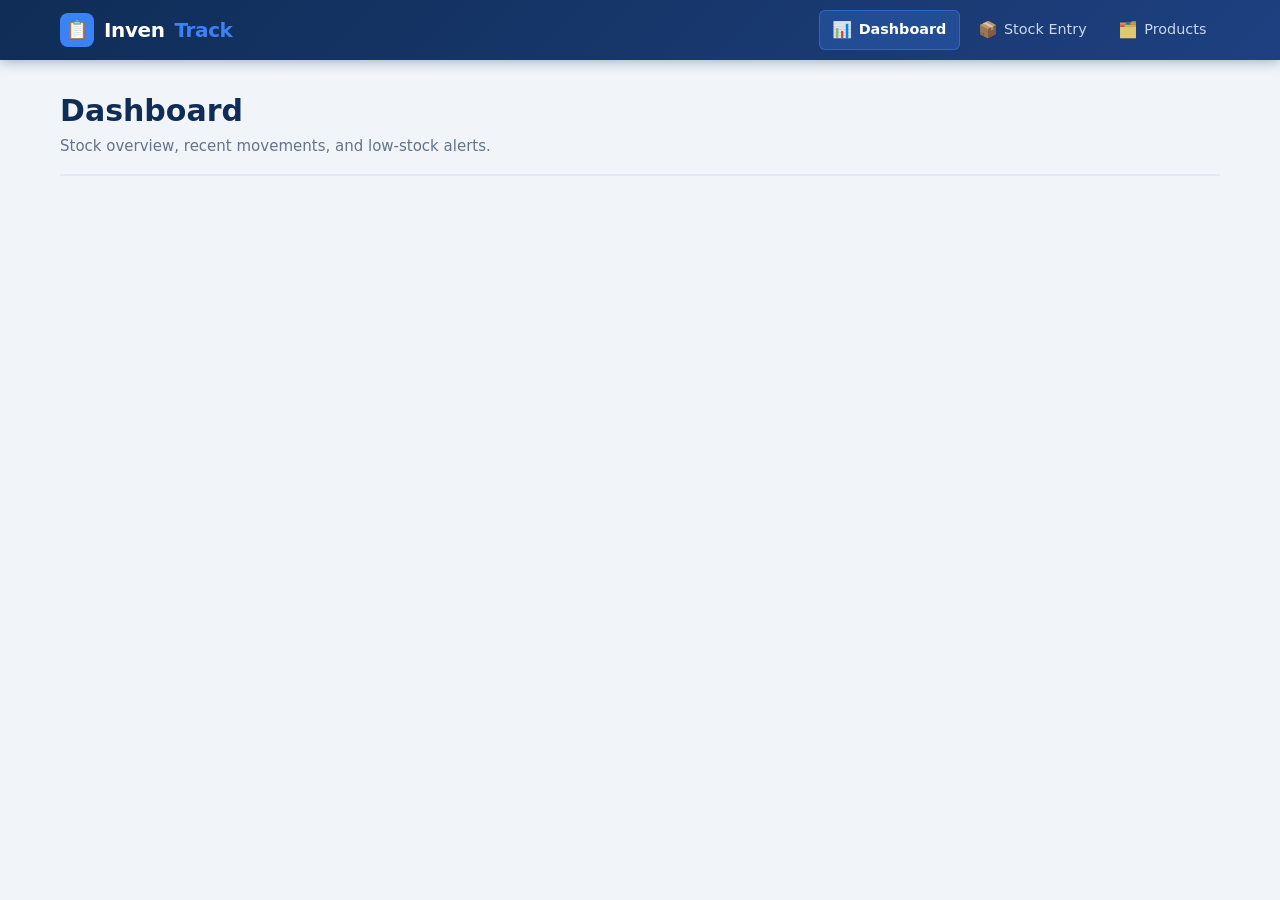
==== dashboard.html @ cc41bb56 "Add shared frontend skeleton: nav, styles, data layer, page shells" ====
<!DOCTYPE html>
<html lang="en">
<head>
  <meta charset="UTF-8" />
  <meta name="viewport" content="width=device-width, initial-scale=1.0" />
  <meta name="description"
        content="InvenTrack Dashboard — Overview of stock levels, recent movements, and low-stock alerts." />
  <title>Dashboard — InvenTrack</title>
  <link rel="stylesheet" href="shared/style.css" />
</head>
<body>

  <!-- Nav bar injected by shared/nav.js -->
  <script src="shared/nav.js" defer></script>

  <main class="page-wrapper" id="main-content">
    <header class="page-header">
      <h1>Dashboard</h1>
      <p>Stock overview, recent movements, and low-stock alerts.</p>
    </header>

    <!-- Module root — dashboard widgets injected here by dashboard module -->
    <div id="module-root"></div>
  </main>

  <!-- Shared data layer (available globally as window.InvenTrack) -->
  <script src="shared/data.js"></script>

</body>
</html>
---- shared/style.css ----
/* ============================================================
   InvenTrack — Global Stylesheet
   Palette: Navy (#0f2d56) · Slate (#2d4a6e) · Accent (#3b82f6)
            Neutral-50 (#f8fafc) · Neutral-100 (#f1f5f9)
            Neutral-700 (#334155) · White (#ffffff)
   ============================================================ */

/* ---------- Reset & Base ---------- */
*, *::before, *::after {
  box-sizing: border-box;
  margin: 0;
  padding: 0;
}

html {
  font-size: 16px;
  scroll-behavior: smooth;
}

body {
  font-family: 'Inter', 'Segoe UI', system-ui, sans-serif;
  background-color: #f1f5f9;
  color: #1e293b;
  line-height: 1.6;
  min-height: 100vh;
}

a {
  color: inherit;
  text-decoration: none;
}

img {
  display: block;
  max-width: 100%;
}

/* ---------- Typography ---------- */
h1, h2, h3, h4, h5, h6 {
  font-weight: 700;
  line-height: 1.25;
  color: #0f2d56;
}

h1 { font-size: 1.875rem; }
h2 { font-size: 1.5rem; }
h3 { font-size: 1.25rem; }
h4 { font-size: 1.125rem; }

p { color: #475569; }

/* ---------- Layout ---------- */
.container {
  width: 100%;
  max-width: 1200px;
  margin: 0 auto;
  padding: 0 1.25rem;
}

.page-wrapper {
  padding: 2rem 1.25rem 3rem;
  max-width: 1200px;
  margin: 0 auto;
}

.page-header {
  margin-bottom: 2rem;
  padding-bottom: 1rem;
  border-bottom: 2px solid #e2e8f0;
}

.page-header h1 {
  margin-bottom: 0.25rem;
}

.page-header p {
  font-size: 0.9375rem;
  color: #64748b;
}

/* ---------- Top Navigation Bar ---------- */
#inventrack-nav {
  background: linear-gradient(135deg, #0f2d56 0%, #1e4080 100%);
  box-shadow: 0 2px 12px rgba(15, 45, 86, 0.35);
  position: sticky;
  top: 0;
  z-index: 1000;
}

#inventrack-nav .nav-inner {
  display: flex;
  align-items: center;
  justify-content: space-between;
  max-width: 1200px;
  margin: 0 auto;
  padding: 0 1.25rem;
  height: 60px;
}

#inventrack-nav .nav-brand {
  display: flex;
  align-items: center;
  gap: 0.625rem;
  color: #ffffff;
  font-size: 1.25rem;
  font-weight: 800;
  letter-spacing: -0.02em;
  text-decoration: none;
}

#inventrack-nav .nav-brand .brand-icon {
  display: flex;
  align-items: center;
  justify-content: center;
  width: 34px;
  height: 34px;
  background: #3b82f6;
  border-radius: 8px;
  font-size: 1.125rem;
}

#inventrack-nav .nav-brand .brand-dot {
  color: #3b82f6;
}

#inventrack-nav .nav-links {
  display: flex;
  align-items: center;
  gap: 0.25rem;
  list-style: none;
}

#inventrack-nav .nav-links li a {
  display: flex;
  align-items: center;
  gap: 0.4rem;
  padding: 0.45rem 0.85rem;
  border-radius: 6px;
  color: #c8d8f0;
  font-size: 0.9rem;
  font-weight: 500;
  transition: background 0.18s ease, color 0.18s ease;
  text-decoration: none;
}

#inventrack-nav .nav-links li a:hover {
  background: rgba(255, 255, 255, 0.12);
  color: #ffffff;
}

#inventrack-nav .nav-links li a.nav-active {
  background: rgba(59, 130, 246, 0.25);
  color: #ffffff;
  font-weight: 600;
  box-shadow: inset 0 0 0 1px rgba(59, 130, 246, 0.5);
}

#inventrack-nav .nav-links li a .nav-icon {
  font-size: 1rem;
  opacity: 0.85;
}

/* Hamburger toggle (mobile) */
#inventrack-nav .nav-toggle {
  display: none;
  flex-direction: column;
  gap: 5px;
  background: none;
  border: none;
  cursor: pointer;
  padding: 6px;
  border-radius: 6px;
}

#inventrack-nav .nav-toggle span {
  display: block;
  width: 24px;
  height: 2px;
  background: #c8d8f0;
  border-radius: 2px;
  transition: transform 0.2s, opacity 0.2s;
}

#inventrack-nav .nav-toggle.open span:nth-child(1) {
  transform: translateY(7px) rotate(45deg);
}
#inventrack-nav .nav-toggle.open span:nth-child(2) {
  opacity: 0;
}
#inventrack-nav .nav-toggle.open span:nth-child(3) {
  transform: translateY(-7px) rotate(-45deg);
}

/* ---------- Card Component ---------- */
.card {
  background: #ffffff;
  border: 1px solid #e2e8f0;
  border-radius: 12px;
  padding: 1.5rem;
  box-shadow: 0 1px 4px rgba(15, 45, 86, 0.07);
  transition: box-shadow 0.2s ease;
}

.card:hover {
  box-shadow: 0 4px 16px rgba(15, 45, 86, 0.1);
}

.card-header {
  display: flex;
  align-items: center;
  justify-content: space-between;
  margin-bottom: 1rem;
  padding-bottom: 0.75rem;
  border-bottom: 1px solid #f1f5f9;
}

.card-title {
  font-size: 1rem;
  font-weight: 700;
  color: #0f2d56;
}

.card-subtitle {
  font-size: 0.8125rem;
  color: #94a3b8;
  margin-top: 0.125rem;
}

/* Stat card variant */
.stat-card {
  background: #ffffff;
  border: 1px solid #e2e8f0;
  border-radius: 12px;
  padding: 1.25rem 1.5rem;
  box-shadow: 0 1px 4px rgba(15, 45, 86, 0.07);
  display: flex;
  align-items: flex-start;
  gap: 1rem;
}

.stat-card .stat-icon {
  display: flex;
  align-items: center;
  justify-content: center;
  width: 44px;
  height: 44px;
  border-radius: 10px;
  font-size: 1.25rem;
  flex-shrink: 0;
}

.stat-card .stat-icon.blue   { background: #dbeafe; }
.stat-card .stat-icon.green  { background: #dcfce7; }
.stat-card .stat-icon.amber  { background: #fef3c7; }
.stat-card .stat-icon.red    { background: #fee2e2; }

.stat-card .stat-value {
  font-size: 1.875rem;
  font-weight: 800;
  color: #0f2d56;
  line-height: 1;
}

.stat-card .stat-label {
  font-size: 0.8125rem;
  color: #64748b;
  margin-top: 0.25rem;
  font-weight: 500;
}

/* Grid helpers */
.grid { display: grid; gap: 1.25rem; }
.grid-2 { grid-template-columns: repeat(2, 1fr); }
.grid-3 { grid-template-columns: repeat(3, 1fr); }
.grid-4 { grid-template-columns: repeat(4, 1fr); }

/* ---------- Table Component ---------- */
.table-wrapper {
  width: 100%;
  overflow-x: auto;
  border-radius: 10px;
  border: 1px solid #e2e8f0;
  background: #ffffff;
  box-shadow: 0 1px 4px rgba(15, 45, 86, 0.07);
}

table {
  width: 100%;
  border-collapse: collapse;
  font-size: 0.9rem;
}

thead {
  background: #f8fafc;
  position: sticky;
  top: 0;
  z-index: 1;
}

thead th {
  padding: 0.8rem 1rem;
  text-align: left;
  font-size: 0.78rem;
  font-weight: 700;
  text-transform: uppercase;
  letter-spacing: 0.06em;
  color: #64748b;
  border-bottom: 1px solid #e2e8f0;
  white-space: nowrap;
}

tbody td {
  padding: 0.85rem 1rem;
  color: #334155;
  border-bottom: 1px solid #f1f5f9;
  vertical-align: middle;
}

tbody tr:last-child td {
  border-bottom: none;
}

tbody tr:hover {
  background: #f8fafc;
}

.td-mono {
  font-family: 'Courier New', monospace;
  font-size: 0.8125rem;
}

/* ---------- Badge / Pill ---------- */
.badge {
  display: inline-flex;
  align-items: center;
  gap: 0.25rem;
  padding: 0.2rem 0.6rem;
  border-radius: 999px;
  font-size: 0.75rem;
  font-weight: 600;
  white-space: nowrap;
}

.badge-blue   { background: #dbeafe; color: #1d4ed8; }
.badge-green  { background: #dcfce7; color: #15803d; }
.badge-amber  { background: #fef3c7; color: #b45309; }
.badge-red    { background: #fee2e2; color: #b91c1c; }
.badge-gray   { background: #f1f5f9; color: #475569; }

/* ---------- Form Elements ---------- */
.form-group {
  display: flex;
  flex-direction: column;
  gap: 0.375rem;
  margin-bottom: 1.125rem;
}

.form-label {
  font-size: 0.875rem;
  font-weight: 600;
  color: #334155;
}

.form-label .required {
  color: #ef4444;
  margin-left: 2px;
}

.form-input,
.form-select,
.form-textarea {
  width: 100%;
  padding: 0.575rem 0.875rem;
  border: 1.5px solid #cbd5e1;
  border-radius: 8px;
  font-size: 0.9375rem;
  color: #1e293b;
  background: #ffffff;
  transition: border-color 0.18s ease, box-shadow 0.18s ease;
  outline: none;
  font-family: inherit;
}

.form-input:focus,
.form-select:focus,
.form-textarea:focus {
  border-color: #3b82f6;
  box-shadow: 0 0 0 3px rgba(59, 130, 246, 0.15);
}

.form-input::placeholder,
.form-textarea::placeholder {
  color: #94a3b8;
}

.form-input.error,
.form-select.error,
.form-textarea.error {
  border-color: #ef4444;
  box-shadow: 0 0 0 3px rgba(239, 68, 68, 0.12);
}

.form-hint {
  font-size: 0.8rem;
  color: #94a3b8;
}

.form-error {
  font-size: 0.8rem;
  color: #ef4444;
  font-weight: 500;
}

.form-textarea {
  resize: vertical;
  min-height: 90px;
}

.form-select {
  appearance: none;
  background-image: url("data:image/svg+xml,%3Csvg xmlns='http://www.w3.org/2000/svg' width='12' height='12' viewBox='0 0 12 12'%3E%3Cpath fill='%2364748b' d='M6 8L1 3h10z'/%3E%3C/svg%3E");
  background-repeat: no-repeat;
  background-position: right 0.875rem center;
  padding-right: 2.25rem;
  cursor: pointer;
}

.form-row {
  display: grid;
  grid-template-columns: 1fr 1fr;
  gap: 1rem;
}

/* ---------- Buttons ---------- */
.btn {
  display: inline-flex;
  align-items: center;
  justify-content: center;
  gap: 0.4rem;
  padding: 0.55rem 1.2rem;
  border-radius: 8px;
  font-size: 0.9rem;
  font-weight: 600;
  font-family: inherit;
  border: none;
  cursor: pointer;
  transition: background 0.18s ease, box-shadow 0.18s ease, transform 0.1s ease;
  white-space: nowrap;
  text-decoration: none;
}

.btn:active {
  transform: translateY(1px);
}

.btn-primary {
  background: #1d4ed8;
  color: #ffffff;
  box-shadow: 0 2px 6px rgba(29, 78, 216, 0.35);
}

.btn-primary:hover {
  background: #1e40af;
  box-shadow: 0 4px 12px rgba(29, 78, 216, 0.4);
}

.btn-secondary {
  background: #f1f5f9;
  color: #334155;
  border: 1.5px solid #cbd5e1;
}

.btn-secondary:hover {
  background: #e2e8f0;
}

.btn-success {
  background: #16a34a;
  color: #ffffff;
  box-shadow: 0 2px 6px rgba(22, 163, 74, 0.3);
}

.btn-success:hover {
  background: #15803d;
}

.btn-danger {
  background: #dc2626;
  color: #ffffff;
  box-shadow: 0 2px 6px rgba(220, 38, 38, 0.3);
}

.btn-danger:hover {
  background: #b91c1c;
}

.btn-outline {
  background: transparent;
  color: #1d4ed8;
  border: 1.5px solid #1d4ed8;
}

.btn-outline:hover {
  background: #dbeafe;
}

.btn-sm {
  padding: 0.35rem 0.8rem;
  font-size: 0.8125rem;
  border-radius: 6px;
}

.btn-lg {
  padding: 0.75rem 1.75rem;
  font-size: 1rem;
  border-radius: 10px;
}

.btn:disabled {
  opacity: 0.5;
  cursor: not-allowed;
  transform: none;
  pointer-events: none;
}

/* ---------- Alerts / Notifications ---------- */
.alert {
  display: flex;
  align-items: flex-start;
  gap: 0.75rem;
  padding: 0.875rem 1rem;
  border-radius: 8px;
  font-size: 0.9rem;
  margin-bottom: 1rem;
}

.alert-info    { background: #dbeafe; color: #1e40af; border-left: 4px solid #3b82f6; }
.alert-success { background: #dcfce7; color: #14532d; border-left: 4px solid #22c55e; }
.alert-warning { background: #fef3c7; color: #78350f; border-left: 4px solid #f59e0b; }
.alert-danger  { background: #fee2e2; color: #7f1d1d; border-left: 4px solid #ef4444; }

/* ---------- Empty State ---------- */
.empty-state {
  display: flex;
  flex-direction: column;
  align-items: center;
  justify-content: center;
  padding: 3rem 1rem;
  text-align: center;
  color: #94a3b8;
}

.empty-state .empty-icon {
  font-size: 2.5rem;
  margin-bottom: 0.75rem;
  opacity: 0.6;
}

.empty-state h3 {
  color: #64748b;
  margin-bottom: 0.375rem;
}

/* ---------- Utilities ---------- */
.mt-1  { margin-top: 0.25rem; }
.mt-2  { margin-top: 0.5rem; }
.mt-4  { margin-top: 1rem; }
.mt-6  { margin-top: 1.5rem; }
.mb-2  { margin-bottom: 0.5rem; }
.mb-4  { margin-bottom: 1rem; }
.mb-6  { margin-bottom: 1.5rem; }
.ml-auto { margin-left: auto; }
.flex { display: flex; }
.flex-col { flex-direction: column; }
.items-center { align-items: center; }
.justify-between { justify-content: space-between; }
.gap-2 { gap: 0.5rem; }
.gap-4 { gap: 1rem; }
.text-right { text-align: right; }
.text-sm { font-size: 0.875rem; }
.text-xs { font-size: 0.75rem; }
.text-muted { color: #94a3b8; }
.font-bold { font-weight: 700; }
.w-full { width: 100%; }

/* Divider */
.divider {
  border: none;
  border-top: 1px solid #e2e8f0;
  margin: 1.5rem 0;
}

/* ---------- Responsive Breakpoints ---------- */
@media (max-width: 900px) {
  .grid-4 { grid-template-columns: repeat(2, 1fr); }
  .grid-3 { grid-template-columns: repeat(2, 1fr); }
}

@media (max-width: 640px) {
  h1 { font-size: 1.5rem; }

  #inventrack-nav .nav-toggle {
    display: flex;
  }

  #inventrack-nav .nav-links {
    display: none;
    flex-direction: column;
    position: absolute;
    top: 60px;
    left: 0;
    right: 0;
    background: #0f2d56;
    padding: 0.75rem 1.25rem 1rem;
    box-shadow: 0 8px 20px rgba(15, 45, 86, 0.4);
    gap: 0.25rem;
  }

  #inventrack-nav .nav-links.open {
    display: flex;
  }

  #inventrack-nav .nav-links li a {
    padding: 0.625rem 0.875rem;
    border-radius: 8px;
    font-size: 0.9375rem;
  }

  .grid-2,
  .grid-3,
  .grid-4 {
    grid-template-columns: 1fr;
  }

  .form-row {
    grid-template-columns: 1fr;
  }

  .page-wrapper {
    padding: 1.25rem 1rem 2rem;
  }
}

/* ---------- Google Fonts import ---------- */
@import url('https://fonts.googleapis.com/css2?family=Inter:wght@400;500;600;700;800&display=swap');
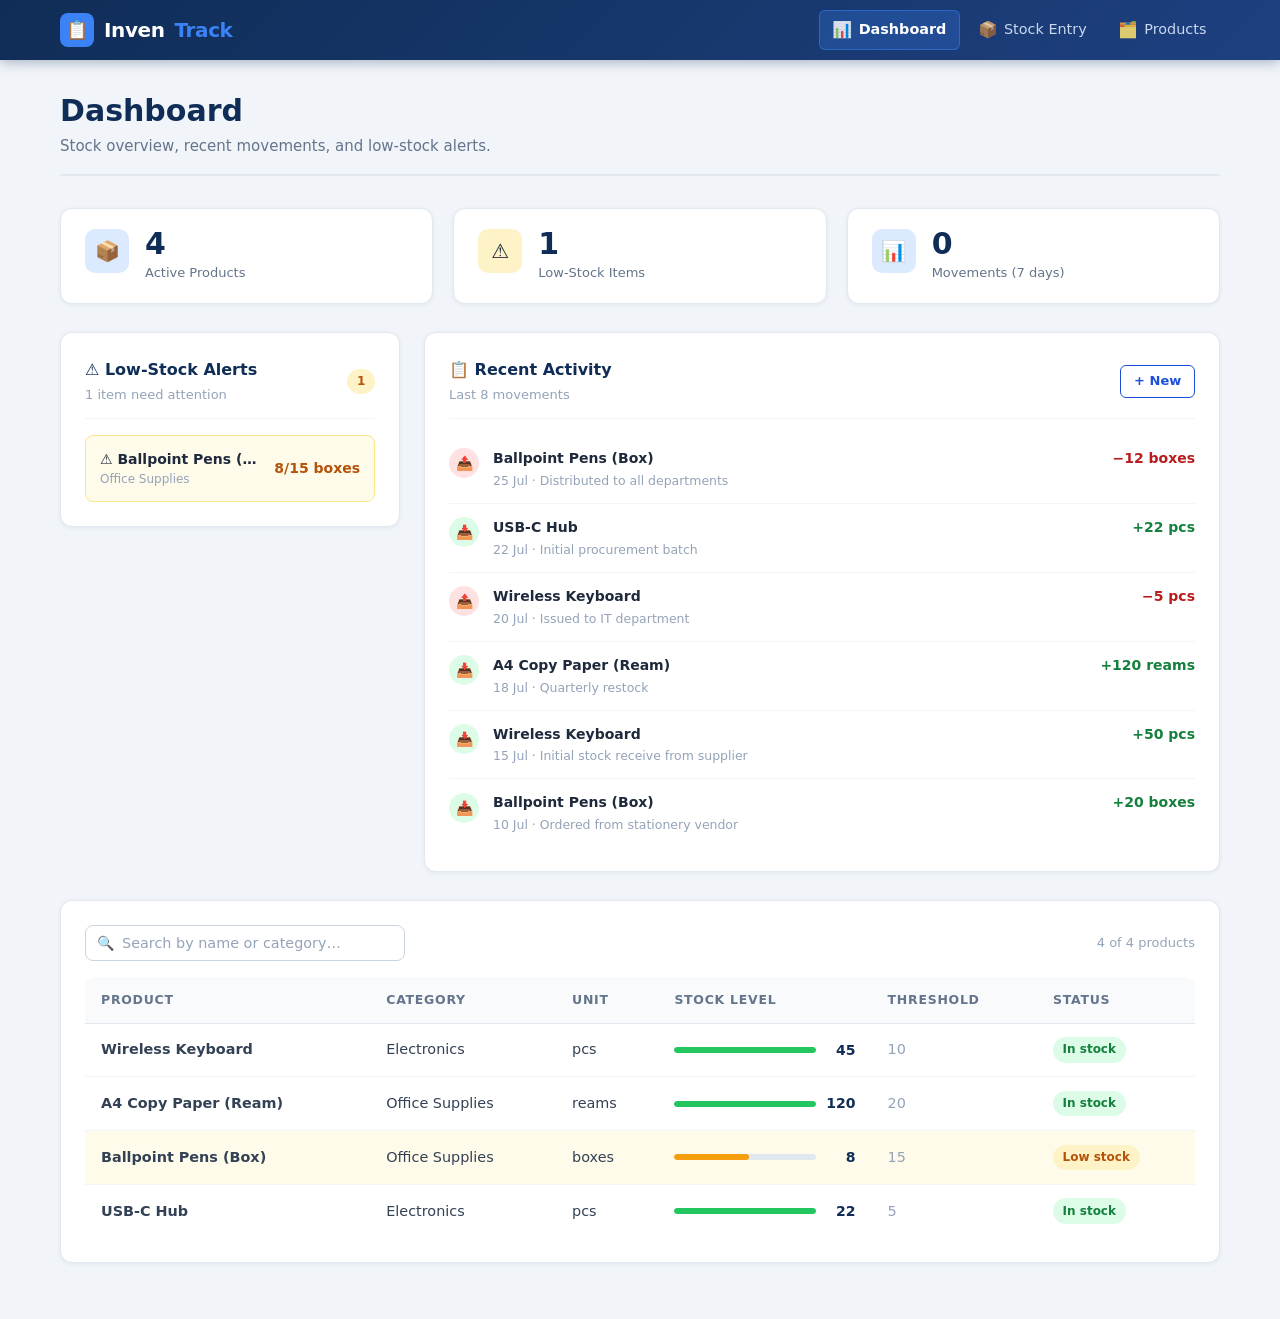
==== commit 9897d5ac: "some changes made" ====
--- a/dashboard.html
+++ b/dashboard.html
@@ -7,6 +7,7 @@
         content="InvenTrack Dashboard — Overview of stock levels, recent movements, and low-stock alerts." />
   <title>Dashboard — InvenTrack</title>
   <link rel="stylesheet" href="shared/style.css" />
+  <link rel="stylesheet" href="dashboard.css" />
 </head>
 <body>
 
@@ -25,6 +26,8 @@
 
   <!-- Shared data layer (available globally as window.InvenTrack) -->
   <script src="shared/data.js"></script>
+  <!-- Dashboard module -->
+  <script src="dashboard.js"></script>
 
 </body>
 </html>
--- a/dashboard.css
+++ b/dashboard.css
@@ -0,0 +1,343 @@
+/* ============================================================
+   Dashboard Module — dashboard.css
+   Extends shared/style.css. Do not duplicate base classes.
+   ============================================================ */
+
+/* ---------- Stats Row ---------- */
+.dash-stats {
+  display: grid;
+  grid-template-columns: repeat(3, 1fr);
+  gap: 1.25rem;
+  margin-bottom: 1.75rem;
+}
+
+.stat-card {
+  cursor: default;
+  transition: box-shadow 0.2s ease, transform 0.15s ease;
+}
+
+.stat-card:hover {
+  box-shadow: 0 6px 20px rgba(15, 45, 86, 0.12);
+  transform: translateY(-2px);
+}
+
+.stat-card .stat-body {
+  flex: 1;
+}
+
+.stat-card .stat-trend {
+  font-size: 0.75rem;
+  font-weight: 600;
+  margin-top: 0.375rem;
+  display: flex;
+  align-items: center;
+  gap: 0.2rem;
+}
+
+.stat-card .stat-trend.up    { color: #16a34a; }
+.stat-card .stat-trend.down  { color: #dc2626; }
+.stat-card .stat-trend.neutral { color: #94a3b8; }
+
+/* ---------- Two-Column Section ---------- */
+.dash-mid {
+  display: grid;
+  grid-template-columns: 340px 1fr;
+  gap: 1.5rem;
+  margin-bottom: 1.75rem;
+}
+
+/* ---------- Low-Stock Panel ---------- */
+.dash-low-stock {
+  display: flex;
+  flex-direction: column;
+  gap: 0;
+}
+
+.low-stock-list {
+  display: flex;
+  flex-direction: column;
+  gap: 0.5rem;
+}
+
+.low-stock-item {
+  display: flex;
+  align-items: center;
+  justify-content: space-between;
+  padding: 0.75rem 0.875rem;
+  border-radius: 8px;
+  background: #fffbeb;
+  border: 1px solid #fde68a;
+  transition: background 0.18s;
+  gap: 0.5rem;
+}
+
+.low-stock-item.critical {
+  background: #fff1f2;
+  border-color: #fca5a5;
+}
+
+.low-stock-item:hover {
+  background: #fef3c7;
+}
+
+.low-stock-item.critical:hover {
+  background: #fee2e2;
+}
+
+.lsi-name {
+  font-size: 0.875rem;
+  font-weight: 600;
+  color: #1e293b;
+  flex: 1;
+  min-width: 0;
+  white-space: nowrap;
+  overflow: hidden;
+  text-overflow: ellipsis;
+}
+
+.lsi-category {
+  font-size: 0.75rem;
+  color: #94a3b8;
+  display: block;
+  font-weight: 400;
+}
+
+.lsi-stock {
+  font-size: 0.875rem;
+  font-weight: 700;
+  color: #b45309;
+  white-space: nowrap;
+  flex-shrink: 0;
+}
+
+.lsi-stock.critical {
+  color: #b91c1c;
+}
+
+.dash-all-clear {
+  display: flex;
+  flex-direction: column;
+  align-items: center;
+  padding: 2rem 1rem;
+  text-align: center;
+  gap: 0.5rem;
+}
+
+.dash-all-clear .all-clear-icon {
+  font-size: 2rem;
+  line-height: 1;
+}
+
+.dash-all-clear p {
+  font-size: 0.875rem;
+  font-weight: 500;
+  color: #16a34a;
+  margin: 0;
+}
+
+/* ---------- Recent Movements Feed ---------- */
+.dash-recent-feed {
+  display: flex;
+  flex-direction: column;
+  gap: 0;
+}
+
+.feed-list {
+  display: flex;
+  flex-direction: column;
+}
+
+.feed-item {
+  display: flex;
+  align-items: flex-start;
+  gap: 0.875rem;
+  padding: 0.75rem 0;
+  border-bottom: 1px solid #f1f5f9;
+  transition: background 0.15s;
+}
+
+.feed-item:last-child {
+  border-bottom: none;
+}
+
+.feed-item:hover {
+  background: #f8fafc;
+  border-radius: 8px;
+  padding-left: 0.5rem;
+  padding-right: 0.5rem;
+  margin: 0 -0.5rem;
+}
+
+.feed-dot {
+  width: 30px;
+  height: 30px;
+  border-radius: 50%;
+  display: flex;
+  align-items: center;
+  justify-content: center;
+  font-size: 0.875rem;
+  flex-shrink: 0;
+  margin-top: 0.1rem;
+}
+
+.feed-dot.in  { background: #dcfce7; }
+.feed-dot.out { background: #fee2e2; }
+
+.feed-body { flex: 1; min-width: 0; }
+
+.feed-title {
+  font-size: 0.875rem;
+  font-weight: 600;
+  color: #1e293b;
+  white-space: nowrap;
+  overflow: hidden;
+  text-overflow: ellipsis;
+}
+
+.feed-meta {
+  font-size: 0.78rem;
+  color: #94a3b8;
+  margin-top: 0.1rem;
+}
+
+.feed-qty {
+  font-size: 0.875rem;
+  font-weight: 700;
+  flex-shrink: 0;
+  text-align: right;
+}
+
+.feed-qty.in  { color: #15803d; }
+.feed-qty.out { color: #b91c1c; }
+
+/* ---------- Full Stock Table Section ---------- */
+.dash-stock-section {
+  margin-bottom: 0.5rem;
+}
+
+.dash-table-toolbar {
+  display: flex;
+  align-items: center;
+  justify-content: space-between;
+  gap: 1rem;
+  margin-bottom: 1rem;
+}
+
+.dash-search-wrap {
+  position: relative;
+  flex: 1;
+  max-width: 320px;
+}
+
+.dash-search-icon {
+  position: absolute;
+  left: 0.75rem;
+  top: 50%;
+  transform: translateY(-50%);
+  font-size: 0.875rem;
+  color: #94a3b8;
+  pointer-events: none;
+}
+
+.dash-search {
+  width: 100%;
+  padding: 0.55rem 0.875rem 0.55rem 2.25rem;
+  border: 1.5px solid #cbd5e1;
+  border-radius: 8px;
+  font-size: 0.9rem;
+  color: #1e293b;
+  background: #ffffff;
+  outline: none;
+  font-family: inherit;
+  transition: border-color 0.18s, box-shadow 0.18s;
+}
+
+.dash-search:focus {
+  border-color: #3b82f6;
+  box-shadow: 0 0 0 3px rgba(59, 130, 246, 0.15);
+}
+
+.dash-search::placeholder {
+  color: #94a3b8;
+}
+
+.dash-results-count {
+  font-size: 0.8125rem;
+  color: #94a3b8;
+  white-space: nowrap;
+}
+
+/* Low-stock row highlight in main table */
+tbody tr.row-low-stock {
+  background: #fffbeb;
+}
+
+tbody tr.row-low-stock:hover {
+  background: #fef3c7;
+}
+
+tbody tr.row-critical {
+  background: #fff1f2;
+}
+
+tbody tr.row-critical:hover {
+  background: #fee2e2;
+}
+
+.dash-stock-bar-wrap {
+  display: flex;
+  align-items: center;
+  gap: 0.5rem;
+}
+
+.dash-stock-bar {
+  flex: 1;
+  height: 6px;
+  background: #e2e8f0;
+  border-radius: 999px;
+  overflow: hidden;
+}
+
+.dash-stock-fill {
+  height: 100%;
+  border-radius: 999px;
+  transition: width 0.4s ease;
+}
+
+.dash-stock-fill.ok       { background: #22c55e; }
+.dash-stock-fill.low      { background: #f59e0b; }
+.dash-stock-fill.critical { background: #ef4444; }
+
+.dash-stock-num {
+  font-size: 0.875rem;
+  font-weight: 700;
+  color: #0f2d56;
+  min-width: 2rem;
+  text-align: right;
+}
+
+/* ---------- Responsive ---------- */
+@media (max-width: 900px) {
+  .dash-stats {
+    grid-template-columns: repeat(2, 1fr);
+  }
+
+  .dash-mid {
+    grid-template-columns: 1fr;
+  }
+}
+
+@media (max-width: 640px) {
+  .dash-stats {
+    grid-template-columns: 1fr;
+  }
+
+  .dash-table-toolbar {
+    flex-direction: column;
+    align-items: stretch;
+  }
+
+  .dash-search-wrap {
+    max-width: none;
+  }
+}
